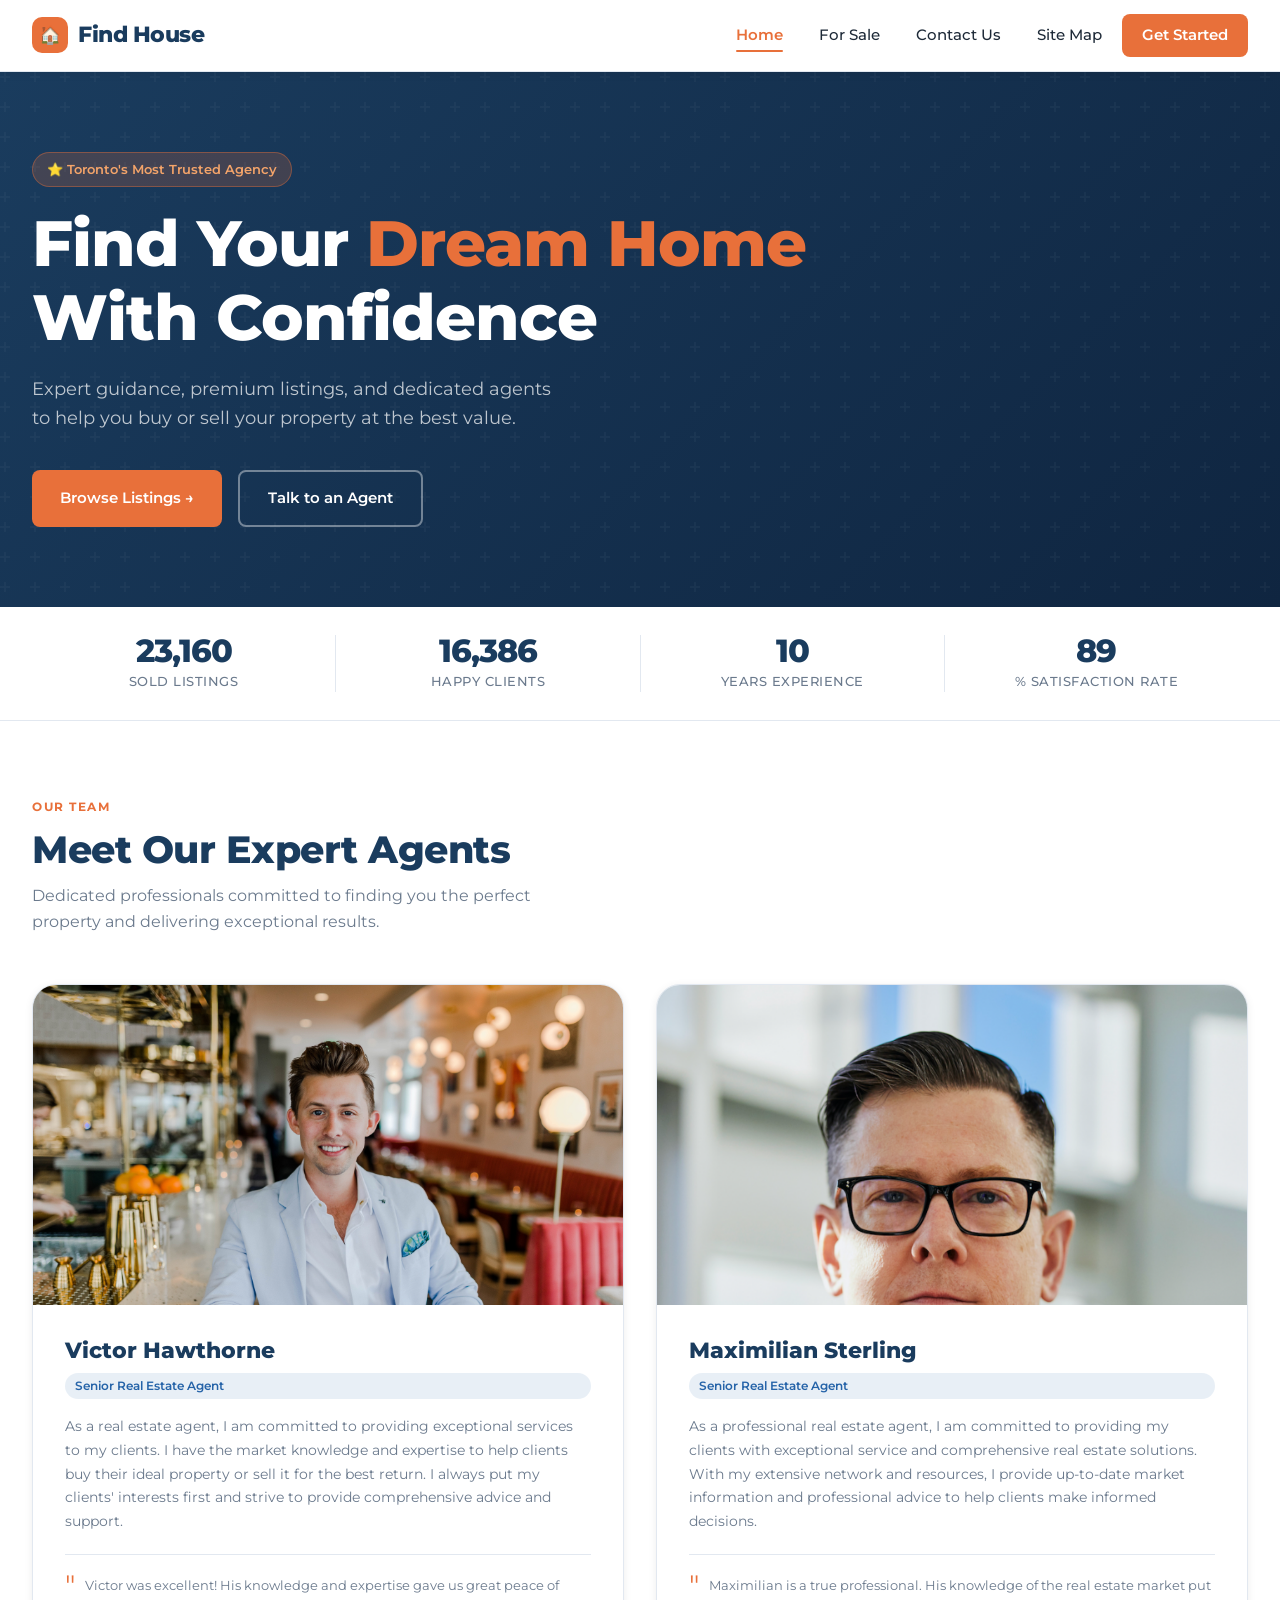
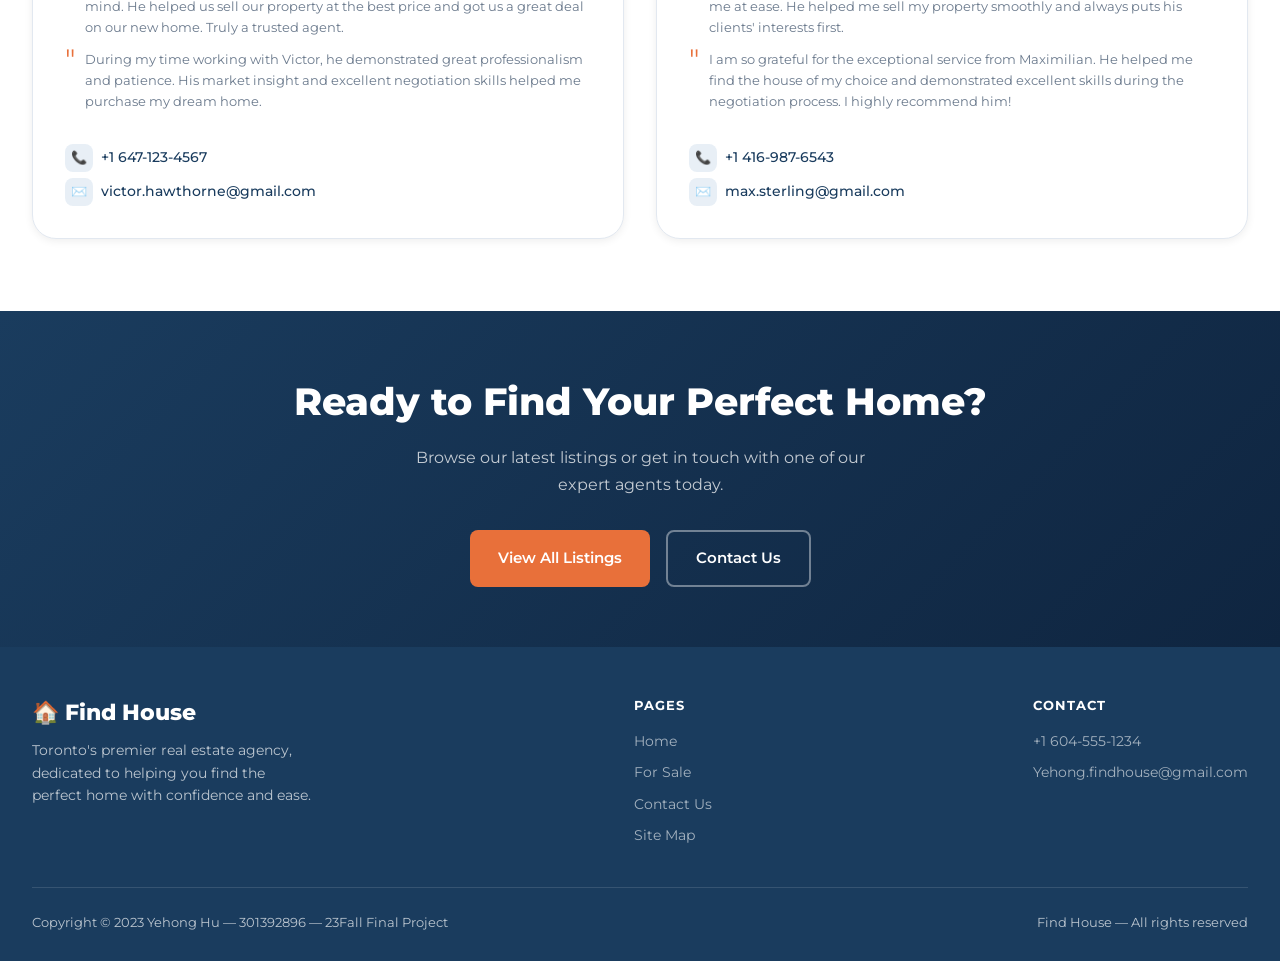
==== index.html @ 570108d7 "Add index.html redirect so GitHub Pages root opens the site directly" ====
<!DOCTYPE html>
<html lang="en">
<head>
  <meta charset="UTF-8">
  <title>Find House — Premium Real Estate</title>
  <meta http-equiv="refresh" content="0; url=./home.html">
  <link rel="canonical" href="./home.html">
</head>
<body>
  <p>Redirecting to <a href="./home.html">Find House</a>…</p>
  <script>window.location.replace("./home.html");</script>
</body>
</html>
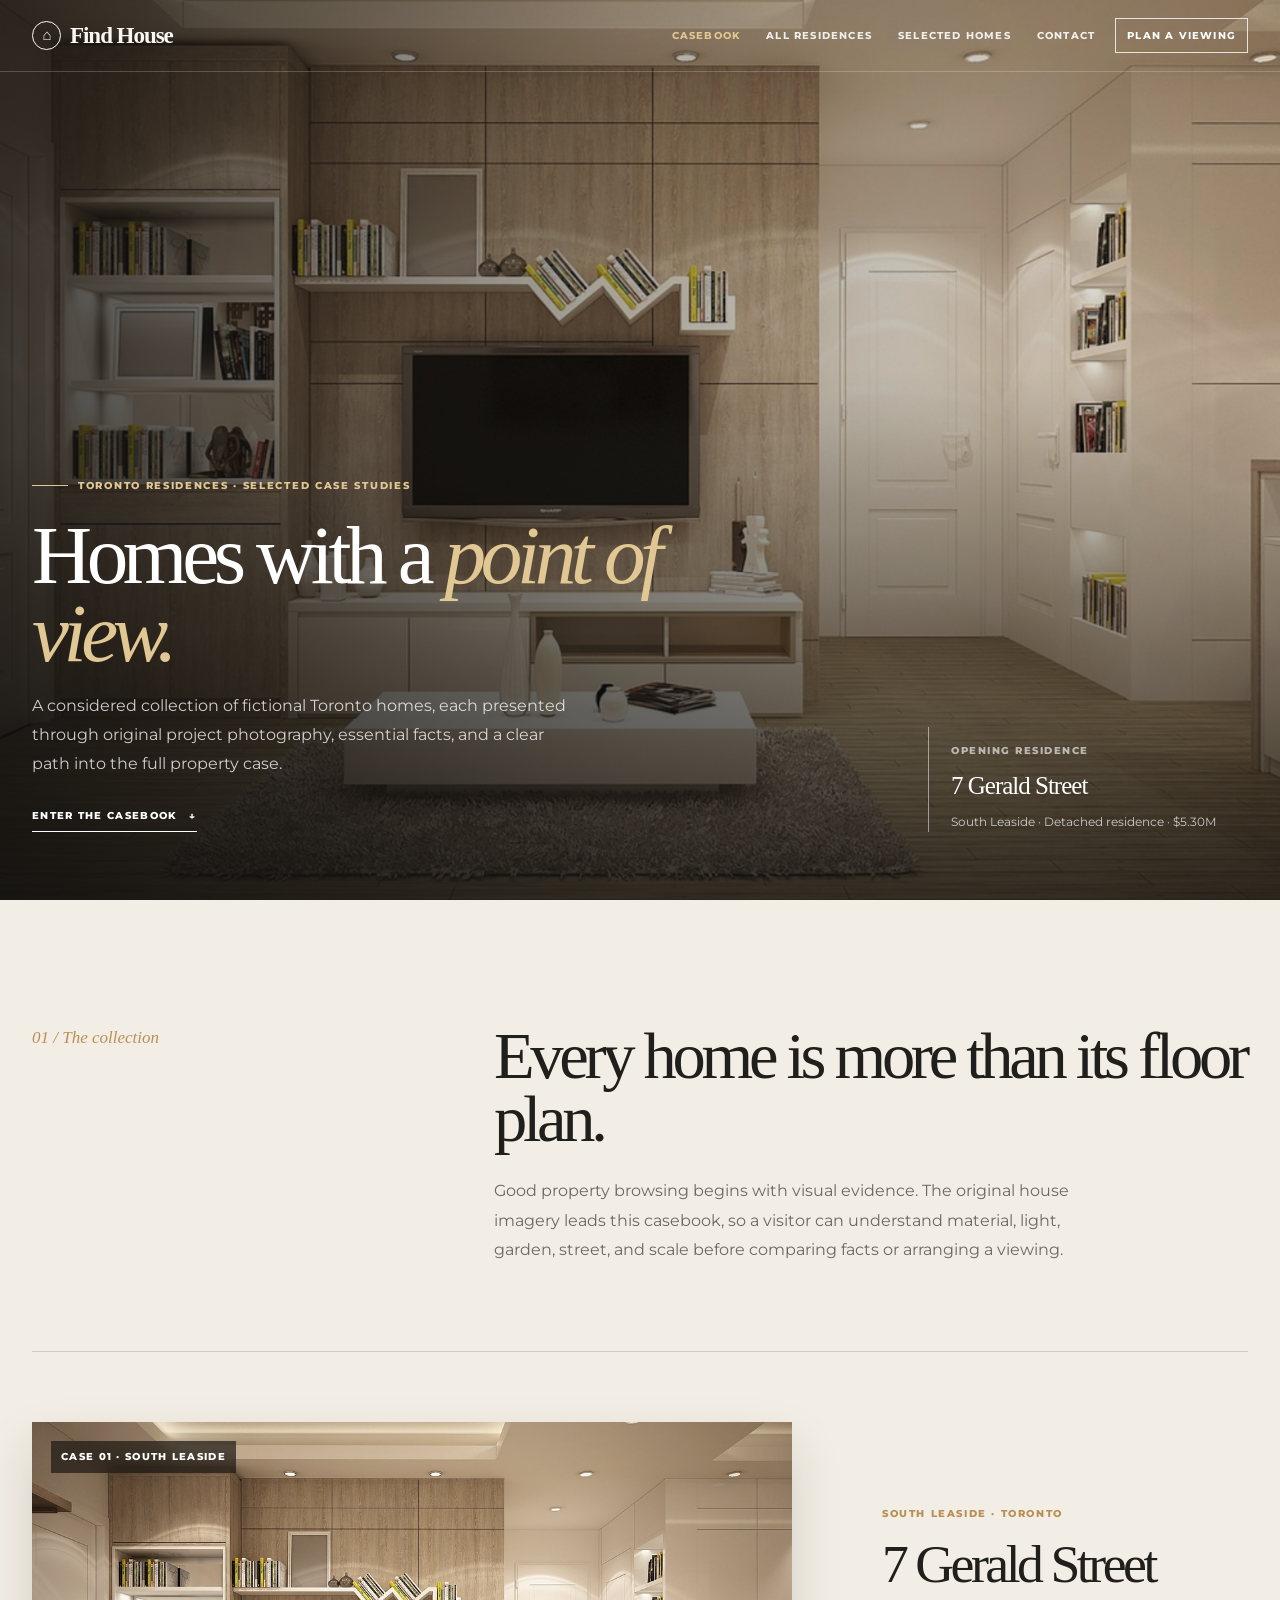
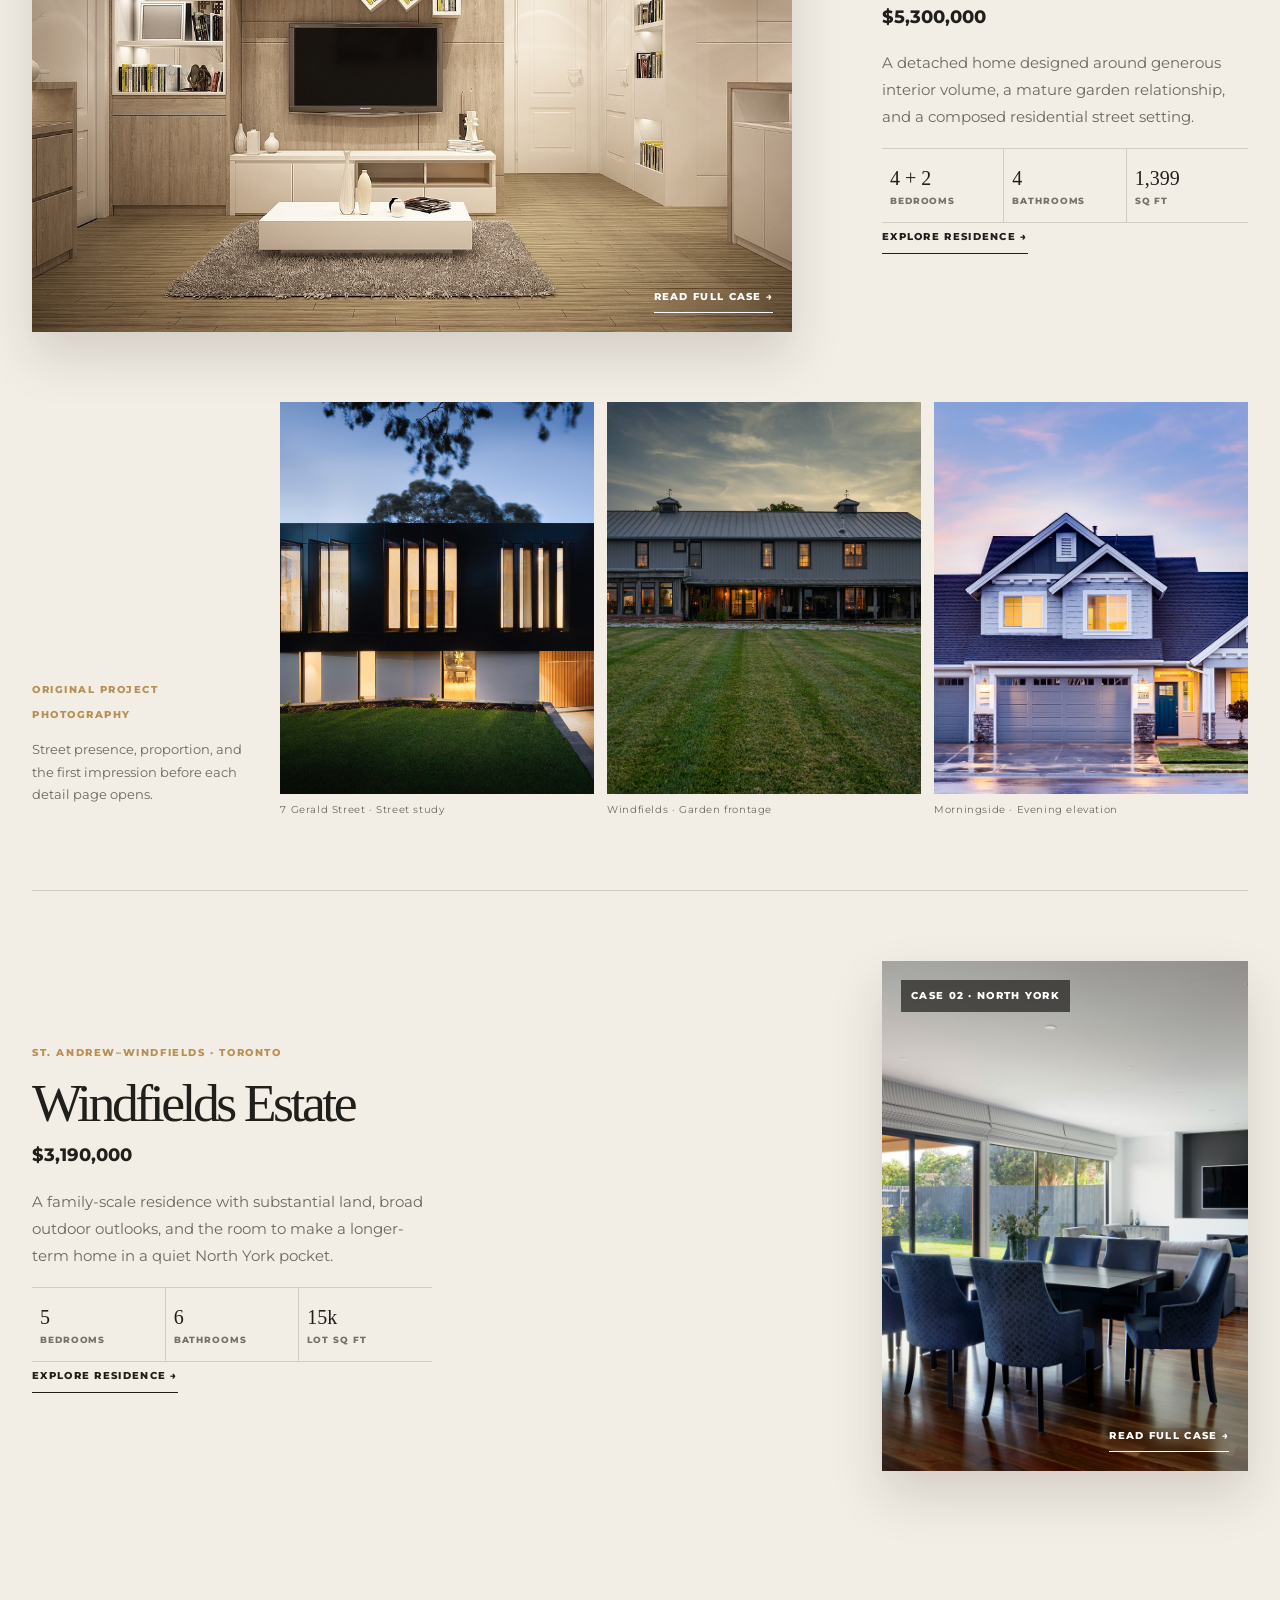
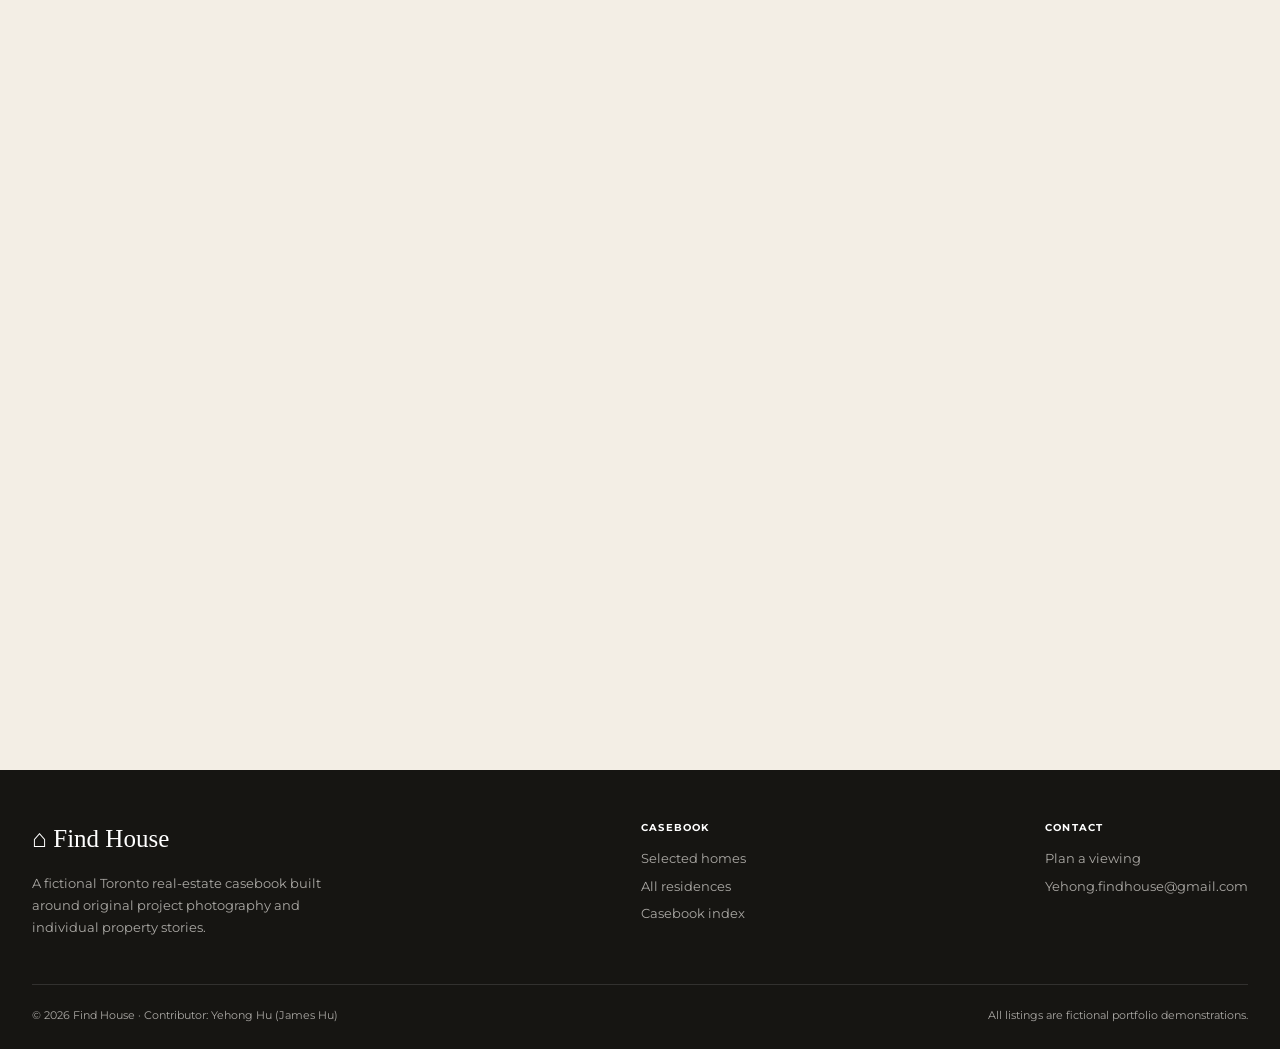
==== commit a40893da: "fix: unify Find House under one casebook system" ====
--- a/index.html
+++ b/index.html
@@ -1,13 +1,2 @@
 <!DOCTYPE html>
-<html lang="en">
-<head>
-  <meta charset="UTF-8">
-  <title>Find House — Premium Real Estate</title>
-  <meta http-equiv="refresh" content="0; url=./home.html">
-  <link rel="canonical" href="./home.html">
-</head>
-<body>
-  <p>Redirecting to <a href="./home.html">Find House</a>…</p>
-  <script>window.location.replace("./home.html");</script>
-</body>
-</html>
+<html lang="en"><head><meta charset="UTF-8"><meta name="viewport" content="width=device-width, initial-scale=1.0"><title>Find House — Residence Casebook</title><meta http-equiv="refresh" content="0; url=./home.html"><link rel="canonical" href="./home.html"></head><body><p>Opening the <a href="./home.html">Find House Residence Casebook</a>…</p><script>window.location.replace('./home.html');</script></body></html>
